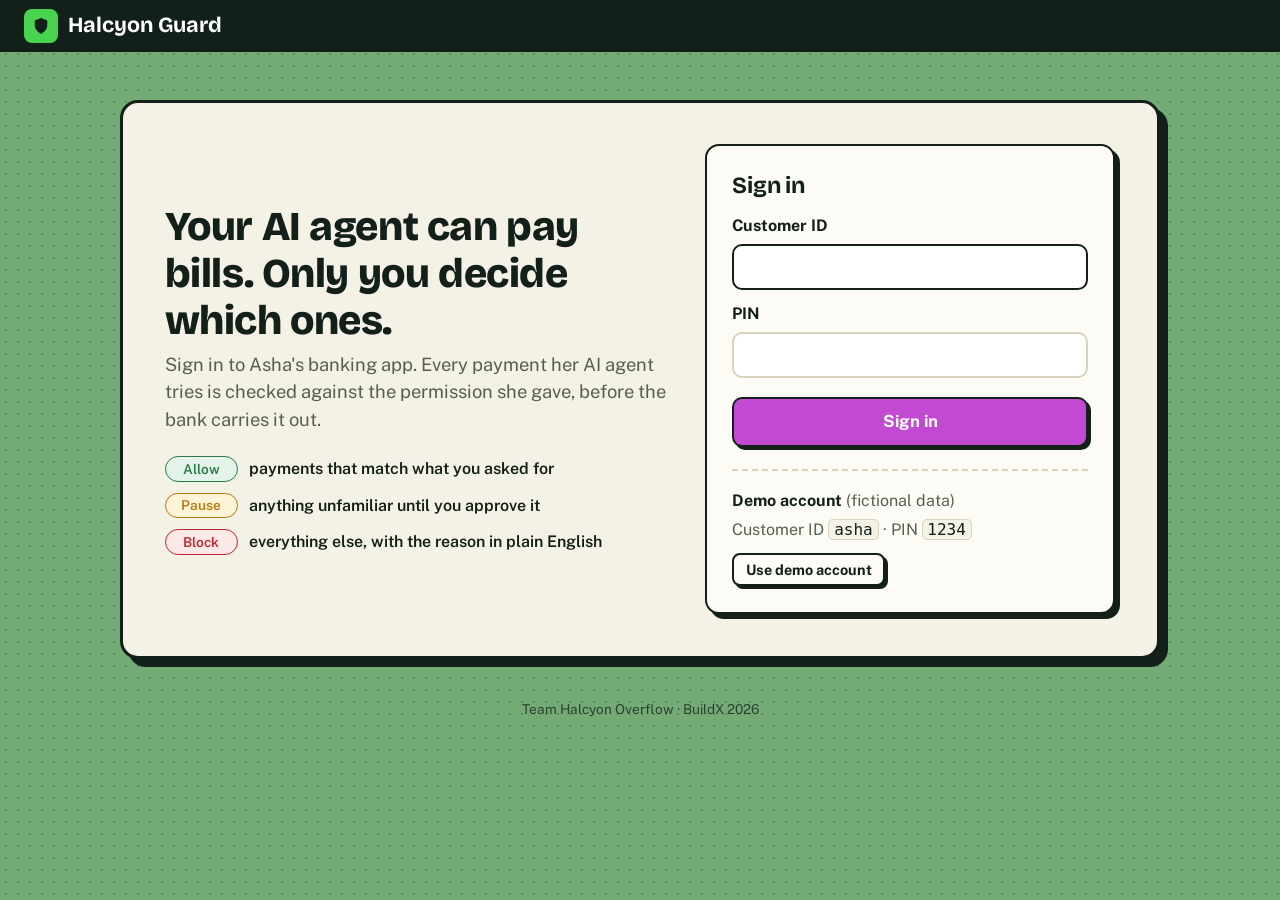
==== static/login.html @ 152d4c41 "feat: customer sign-in page - login.html: customer ID + PIN, one-click fictional demo account - dash" ====
<!doctype html>
<html lang="en">
<head>
  <meta charset="utf-8">
  <meta name="viewport" content="width=device-width, initial-scale=1">
  <title>Sign in · Halcyon Guard</title>
  <link rel="icon" href="data:image/svg+xml,%3Csvg xmlns='http://www.w3.org/2000/svg' viewBox='0 0 32 32'%3E%3Crect width='32' height='32' rx='7' fill='%234ad34f'/%3E%3Cpath d='M16 6l8 3v6c0 5-3.4 8.6-8 11-4.6-2.4-8-6-8-11V9z' fill='%2313201a'/%3E%3C/svg%3E">
  <link rel="preconnect" href="https://fonts.googleapis.com">
  <link rel="preconnect" href="https://fonts.gstatic.com" crossorigin>
  <link rel="stylesheet" href="https://fonts.googleapis.com/css2?family=Bricolage+Grotesque:opsz,wght@12..96,500..800&family=Public+Sans:wght@400..700&display=swap">
  <link rel="stylesheet" href="style.css?v=8">
</head>
<body class="login-body">
  <header class="nav">
    <div class="nav-inner">
      <span class="logo">
        <span class="mark" aria-hidden="true">
          <svg viewBox="0 0 24 24"><path d="M12 2.5l7.5 2.8v5.6c0 4.7-3.2 8.2-7.5 10.6-4.3-2.4-7.5-5.9-7.5-10.6V5.3z" fill="currentColor"/></svg>
        </span>
        Halcyon Guard
      </span>
    </div>
  </header>

  <main class="sheet login-sheet">
    <section class="login-intro">
      <h1>Your AI agent can pay bills. Only you decide which ones.</h1>
      <p class="lede">Sign in to Asha's banking app. Every payment her AI agent tries is checked against the permission she gave, before the bank carries it out.</p>
      <ul class="login-points">
        <li><span class="pill allow">Allow</span> payments that match what you asked for</li>
        <li><span class="pill pause">Pause</span> anything unfamiliar until you approve it</li>
        <li><span class="pill block">Block</span> everything else, with the reason in plain English</li>
      </ul>
    </section>

    <section class="card login-card" aria-labelledby="h-signin">
      <h2 id="h-signin">Sign in</h2>
      <form id="login-form" novalidate>
        <label for="customer-id">Customer ID</label>
        <input id="customer-id" name="customer_id" autocomplete="username" autocapitalize="none" spellcheck="false" required maxlength="64">
        <label for="pin">PIN</label>
        <input id="pin" name="pin" type="password" inputmode="numeric" autocomplete="current-password" required maxlength="20">
        <p id="login-error" class="login-error" role="alert" hidden></p>
        <button type="submit" id="signin" class="btn primary wide">Sign in</button>
      </form>

      <div class="demo-account">
        <p><b>Demo account</b> <span class="muted">(fictional data)</span></p>
        <p class="muted">Customer ID <code>asha</code> · PIN <code>1234</code></p>
        <button type="button" id="use-demo" class="btn small">Use demo account</button>
      </div>
    </section>
  </main>

  <p class="foot login-foot">Team Halcyon Overflow · BuildX 2026</p>

  <script src="login.js?v=1"></script>
</body>
</html>
---- static/style.css ----
/* Halcyon Guard: sage desk, cream sheets with an ink edge, magenta for actions,
   bright green only for the logo, amber for "this needs you" (a paused payment is amber too).
   Green / amber / red keep their meaning: ALLOW / PAUSE / BLOCK. */
:root {
  --desk: #73aa75;
  --desk-deep: #4f8452;
  --ink: #13201a;
  --paper: #f4f1e6;
  --card: #fcfbf6;
  --line: #d9d3bd;
  --muted: #56604f;
  --primary: #c24ad3;        /* main: buttons and selected things */
  --primary-hover: #a93bb9;
  --primary-deep: #8e2a9c;   /* magenta text and focus rings on cream */
  --primary-soft: #f6e4f9;
  --on-primary: #fff;
  --brand: #4ad34f;          /* the logo mark only */
  --accent: #b7790f;         /* "this needs you" */
  --accent-deep: #7a5008;
  --accent-soft: #fdf3d6;
  --allow: #2c7a4b;
  --allow-soft: #e4f3e9;
  --pause: #b7790f;
  --pause-soft: #fdf3d6;
  --block: #c0262d;
  --block-soft: #fde8e8;
  --display: "Bricolage Grotesque", "Arial Narrow", sans-serif;
  --sans: "Public Sans", "Segoe UI", Arial, sans-serif;
  --mono: ui-monospace, "Cascadia Mono", Consolas, monospace;
  --print: 5px 5px 0 0 var(--ink);
  --print-sm: 3px 3px 0 0 var(--ink);
}

* { box-sizing: border-box; }
html {
  background-color: var(--desk);
  background-image: radial-gradient(color-mix(in srgb, var(--desk-deep) 70%, transparent) 1px, transparent 1.3px);
  background-size: 12px 12px;
  color: var(--ink);
  font: 16px/1.5 var(--sans);
  scroll-behavior: smooth;
}
body { margin: 0; }
h1, h2, h3 { font-family: var(--display); letter-spacing: -0.01em; margin: 0; line-height: 1.15; }
h1 { font-size: clamp(2rem, 3.4vw, 2.75rem); font-weight: 800; }
h2 { font-size: 1.45rem; font-weight: 700; }
h3 { font-size: 1.05rem; font-weight: 700; margin: 1.4rem 0 .55rem; }
p { margin: 0; }
button, input, select, textarea { font: inherit; color: inherit; }
:focus-visible { outline: 3px solid var(--primary-deep); outline-offset: 2px; }
::selection { background: var(--primary-soft); }
.sr { position: absolute; width: 1px; height: 1px; overflow: hidden; clip: rect(0 0 0 0); white-space: nowrap; }
.muted { color: var(--muted); }
.hint { color: var(--muted); font-size: .92rem; }
.hint.warn { color: var(--block); }
.empty { color: var(--muted); font-size: .95rem; }

/* ---------- buttons: printed, they press when clicked ---------- */
.btn {
  background: var(--card); border: 2px solid var(--ink); border-radius: 10px; padding: .5rem 1rem;
  font-weight: 700; cursor: pointer; box-shadow: var(--print-sm); transition: transform .08s, box-shadow .08s;
  white-space: nowrap;
}
.btn:hover { background: #fff; }
.btn:active { transform: translate(3px, 3px); box-shadow: 0 0 0 0 var(--ink); }
.btn:disabled { opacity: .45; cursor: not-allowed; transform: none; box-shadow: var(--print-sm); }
.btn.primary { background: var(--primary); color: var(--on-primary); }
.btn.primary:hover { background: var(--primary-hover); }
.btn.danger { background: var(--block); color: #fff; }
.btn.danger:hover { background: #9e1d23; }
.btn.ghost { background: transparent; box-shadow: none; border-color: transparent; text-decoration: underline; text-underline-offset: 3px; }
.btn.ghost:active { transform: none; }
.btn.small { padding: .25rem .7rem; font-size: .9rem; border-radius: 8px; }
.btn.wide { width: 100%; margin-top: .7rem; }

.pill {
  display: inline-flex; align-items: center; gap: .35rem; border: 1.5px solid var(--line); background: var(--card);
  border-radius: 999px; padding: .1rem .65rem; font-size: .85rem; font-weight: 600; white-space: nowrap;
}
.pill:empty { display: none; }
.pill.allow, .pill.pass { color: var(--allow); border-color: var(--allow); background: var(--allow-soft); }
.pill.pause, .pill.warn { color: var(--pause); border-color: var(--pause); background: var(--pause-soft); }
.pill.block, .pill.fail { color: var(--block); border-color: var(--block); background: var(--block-soft); }
.pill.skip { color: var(--muted); }
.pill.ok { color: var(--allow); border-color: var(--allow); background: var(--allow-soft); }
.pill.bad { color: var(--block); border-color: var(--block); background: var(--block-soft); }

/* ---------- top bar ---------- */
.nav { background: var(--ink); color: #fff; position: sticky; top: 0; z-index: 10; }
.nav-inner { max-width: 1480px; margin: 0 auto; padding: .55rem 1.5rem; display: flex; align-items: center; gap: 1.5rem; flex-wrap: wrap; }
.logo { display: flex; align-items: center; gap: .6rem; color: #fff; text-decoration: none; font: 700 1.35rem/1 var(--display); }
.mark { width: 34px; height: 34px; border-radius: 8px; background: var(--brand); color: var(--ink); display: grid; place-items: center; }
.mark svg { width: 20px; height: 20px; }
.nav-links { display: flex; gap: .3rem; }
.nav-links a { color: #e7ece8; text-decoration: none; padding: .4rem .8rem; border-radius: 8px; font-weight: 600; }
.nav-links a:hover { background: #24342c; }
.nav-links a.on { background: var(--paper); color: var(--ink); }
.nav-right { margin-left: auto; display: flex; align-items: center; gap: .8rem; flex-wrap: wrap; }
.model { display: flex; align-items: center; gap: .45rem; border: 1.5px solid #3c4b43; border-radius: 8px; padding: .1rem .2rem .1rem .6rem; }
.model select { background: transparent; border: 0; color: #fff; font-weight: 600; padding: .35rem .3rem; cursor: pointer; }
.model select option { color: var(--ink); }
.dot { width: 9px; height: 9px; border-radius: 50%; background: #8a958f; }
.dot.on { background: #5fd38d; }
.dot.off { background: var(--accent); }
.nav-btn { background: transparent; color: #fff; border: 1.5px solid #3c4b43; border-radius: 8px; padding: .4rem .8rem; font-weight: 600; cursor: pointer; }
.nav-btn:hover { background: #24342c; }
.who { display: flex; align-items: center; gap: .5rem; font-weight: 600; }
.avatar { width: 30px; height: 30px; border-radius: 50%; background: var(--primary); display: grid; place-items: center; font-weight: 700; }

/* ---------- the sheet ---------- */
.sheet {
  max-width: 1440px; margin: 1.6rem auto 2.5rem; background: var(--paper); border: 3px solid var(--ink);
  border-radius: 18px; box-shadow: 8px 8px 0 0 var(--ink); padding: 2.2rem 2.4rem 1.6rem;
}
.page-head { display: flex; justify-content: space-between; align-items: flex-end; gap: 1rem; margin-bottom: 1.4rem; }
.lede { color: var(--muted); font-size: 1.15rem; margin-top: .4rem; max-width: 60ch; }
.public-note {
  margin-top: .8rem; display: inline-block; background: var(--accent-soft); border: 1.5px solid var(--accent);
  color: var(--accent-deep); border-radius: 10px; padding: .45rem .8rem; font-size: .95rem; max-width: 70ch;
}
.public-note[hidden] { display: none; }

.card { background: var(--card); border: 2px solid var(--line); border-radius: 14px; padding: 1.3rem 1.4rem; }
.card.tight { padding: 1rem; }
.card-head { display: flex; justify-content: space-between; align-items: center; gap: 1rem; flex-wrap: wrap; margin-bottom: 1rem; }

/* summary bar */
.summary {
  display: flex; align-items: center; gap: 1.2rem; background: var(--card); border: 2px solid var(--line);
  border-left: 8px solid var(--line); border-radius: 14px; padding: 1rem 1.3rem; margin-bottom: 1.4rem; flex-wrap: wrap;
}
.summary.attn { border-left-color: var(--accent); }
.summary.good { border-left-color: var(--allow); }
.summary.bad { border-left-color: var(--block); }
.summary > p { flex: 1 1 18rem; font-weight: 600; font-size: 1.05rem; }
.ring {
  --p: 0; --c: var(--line);
  width: 58px; height: 58px; border-radius: 50%; display: grid; place-items: center; flex: none;
  background: radial-gradient(var(--card) 60%, transparent 61%), conic-gradient(var(--c) calc(var(--p) * 1%), var(--line) 0);
  font: 800 1.25rem/1 var(--display);
}
.stats { display: flex; gap: 1.6rem; margin: 0; }
.stats div { display: grid; }
.stats dt { font-size: .85rem; color: var(--muted); }
.stats dd { margin: 0; font: 800 1.5rem/1.2 var(--display); }
.s-allow dd { color: var(--allow); }
.s-pause dd { color: var(--pause); }
.s-block dd { color: var(--block); }

.layout { display: grid; grid-template-columns: minmax(0, 1fr) 400px; gap: 1.4rem; align-items: start; }
.main-col { display: grid; gap: 1.4rem; min-width: 0; }

/* ---------- gateway ---------- */
.request { font-size: 1.1rem; margin-bottom: 1rem; min-height: 2.2rem; }
.request strong { font: 800 1.9rem/1.1 var(--display); margin-right: .35rem; }
.gates { list-style: none; margin: 0; padding: 0; display: grid; grid-template-columns: repeat(3, 1fr); gap: .9rem; }
.gates li { background: var(--paper); border: 2px solid var(--line); border-radius: 12px; padding: .85rem .95rem; transition: border-color .25s, background-color .25s, transform .25s, box-shadow .25s; }
.gate-head { display: flex; align-items: center; gap: .5rem; flex-wrap: wrap; margin-bottom: .4rem; }
.gate-head b { font-family: var(--display); font-size: 1.05rem; }
.gate-head .pill { margin-left: auto; }
.num { width: 1.6rem; height: 1.6rem; border-radius: 50%; display: grid; place-items: center; background: var(--ink); color: #fff; font-weight: 700; font-size: .85rem; flex: none; }
.gates li p { color: var(--muted); font-size: .93rem; }
.gates li.pass, .gates li.warn, .gates li.fail { box-shadow: var(--print-sm); transform: translate(-2px, -2px); }
.gates li.pass { border-color: var(--allow); background: var(--allow-soft); }
.gates li.warn { border-color: var(--pause); background: var(--pause-soft); }
.gates li.fail { border-color: var(--block); background: var(--block-soft); }
.gates li.pass .num { background: var(--allow); }
.gates li.warn .num { background: var(--pause); }
.gates li.fail .num { background: var(--block); }
.gates li.pass p, .gates li.warn p, .gates li.fail p { color: var(--ink); }
.gates li.skip { opacity: .55; }

.verdict { margin-top: 1.2rem; display: flex; gap: 1.2rem; align-items: center; flex-wrap: wrap; min-height: 4.4rem; }
.verdict:empty { min-height: 0; margin: 0; }
.stamp {
  font: 800 2rem/1 var(--display); letter-spacing: .02em; padding: .45rem 1.1rem; border: 3px solid currentColor;
  border-radius: 10px; transform: rotate(-4deg); box-shadow: 4px 4px 0 0 currentColor; background: var(--card); flex: none;
}
.stamp.ALLOW { color: var(--allow); }
.stamp.PAUSE { color: var(--pause); }
.stamp.BLOCK { color: var(--block); }
.stamp.in { animation: stamp .5s cubic-bezier(.2, .8, .2, 1) both; }
@keyframes stamp { from { opacity: 0; transform: translate(-8px, -14px) rotate(-12deg) scale(1.25); box-shadow: 12px 12px 0 0 currentColor; } }
.verdict-text { flex: 1 1 20rem; }
.verdict-text p { font-size: 1.05rem; font-weight: 600; }
.verdict-text .hint { font-weight: 400; margin-top: .3rem; }
.verdict-text .btn { margin-top: .6rem; }

/* ---------- agent ---------- */
.seg { display: inline-flex; border: 2px solid var(--line); border-radius: 12px; padding: 3px; background: var(--card); gap: 2px; }
.seg button { border: 0; background: transparent; padding: .35rem .85rem; border-radius: 8px; font-weight: 600; cursor: pointer; }
.seg button[aria-selected="true"] { background: var(--ink); color: #fff; }
.row-form { display: flex; gap: .7rem; }
.row-form input { flex: 1; min-width: 0; }
input, textarea, select.field {
  border: 2px solid var(--line); border-radius: 10px; padding: .55rem .7rem; background: #fff; width: 100%;
}
input:focus, textarea:focus { border-color: var(--ink); outline: none; }
#provider-hint { margin-top: .5rem; }
.bill { margin-top: 1rem; border: 2px dashed var(--line); border-radius: 12px; padding: .9rem 1rem; }
.bill-head { display: flex; justify-content: space-between; align-items: center; gap: .6rem; flex-wrap: wrap; }
.bill-head h3 { margin: 0; }
.toggle { display: inline-flex; align-items: center; gap: .45rem; font-weight: 600; cursor: pointer; font-size: .95rem; }
.toggle input { width: 1.1rem; height: 1.1rem; accent-color: var(--accent); }
.bill pre { white-space: pre-wrap; margin: .7rem 0 0; font: .95rem/1.6 var(--sans); max-height: 13rem; overflow: auto; }
.bill mark { background: var(--block-soft); box-shadow: inset 0 -2px 0 var(--block); color: var(--block); font-weight: 700; padding: 0 .15rem; }
.paid { display: inline-block; margin-top: .4rem; }

.tiles { display: grid; grid-template-columns: repeat(3, 1fr); gap: .8rem; margin-top: .8rem; }
.tile {
  text-align: left; background: var(--card); border: 2px solid var(--ink); border-radius: 12px; padding: .8rem .9rem;
  cursor: pointer; box-shadow: var(--print-sm); display: grid; gap: .45rem; transition: transform .08s, box-shadow .08s;
}
.tile:hover { background: #fff; }
.tile:active { transform: translate(3px, 3px); box-shadow: none; }
.tile:disabled { opacity: .5; cursor: not-allowed; }
.tile-top { display: flex; justify-content: space-between; align-items: center; }
.tile .letter { font: 800 1.6rem/1 var(--display); color: var(--primary-deep); }
.tile span.t { font-weight: 600; line-height: 1.35; }

.feed-title { margin-top: 1.4rem; }
.feed { list-style: none; margin: 0; padding: 0; display: grid; gap: .45rem; max-height: 22rem; overflow: auto; }
.feed li { background: var(--paper); border: 1.5px solid var(--line); border-radius: 10px; padding: .5rem .75rem; font-size: .95rem; display: flex; gap: .6rem; align-items: baseline; }
.feed li.empty { background: transparent; border: 0; padding: 0; }
.feed .k { font-size: .78rem; font-weight: 700; border-radius: 6px; padding: .05rem .45rem; background: var(--line); flex: none; }
.feed .body { min-width: 0; overflow-wrap: anywhere; }
.feed .error { border-color: var(--block); background: var(--block-soft); }
.feed .say { background: var(--primary-soft); border-color: var(--primary-deep); }
.feed .setup, .feed .customer { color: var(--muted); }
.feed .d-ALLOW .k { background: var(--allow); color: #fff; }
.feed .d-PAUSE .k { background: var(--pause); color: #fff; }
.feed .d-BLOCK .k { background: var(--block); color: #fff; }
.feed details { margin-top: .25rem; font-size: .88rem; color: var(--muted); }
.feed pre { white-space: pre-wrap; margin: .25rem 0 0; font: inherit; }

/* ---------- customer side panel ---------- */
.side { border: 2px dashed var(--line); border-radius: 16px; padding: 1.2rem; background: color-mix(in srgb, var(--paper) 70%, var(--line)); position: sticky; top: 76px; max-height: calc(100vh - 96px); overflow: auto; }
.side-head { margin-bottom: 1rem; }
.side-head .hint { display: block; margin-top: .2rem; }
.side form label { display: block; margin-bottom: .45rem; }
.side form .btn { margin-top: .7rem; }
.question { margin-top: .7rem; color: var(--accent-deep); font-weight: 600; background: var(--accent-soft); border-radius: 8px; padding: .5rem .7rem; }
.drafted { margin-top: .7rem; }
.stack { display: grid; gap: .6rem; }
.item { background: var(--card); border: 2px solid var(--line); border-radius: 12px; padding: .75rem .85rem; }
.item .top { display: flex; justify-content: space-between; align-items: center; gap: .5rem; }
.item .title { font-weight: 700; }
.item .meta { color: var(--muted); font-size: .88rem; margin-top: .25rem; }
.item .actions { display: flex; gap: .5rem; margin-top: .6rem; flex-wrap: wrap; }
.item.off { opacity: .6; }
.item.needs { border-color: var(--ink); box-shadow: var(--print-sm); border-left: 6px solid var(--accent); }
.item.blocked { border-left: 6px solid var(--block); }
.txns { list-style: none; margin: 0; padding: 0; }
.txns li { display: flex; justify-content: space-between; gap: .5rem; padding: .45rem 0; border-bottom: 1.5px dashed var(--line); font-size: .95rem; }
.txns strong { font-family: var(--display); }

/* ---------- audit ---------- */
.audit { margin-top: 1.4rem; }
.audit .card-head > div:first-child { flex: 1 1 26rem; }
.audit .hint { margin-top: .25rem; max-width: 75ch; }
.audit-actions { display: flex; gap: .6rem; align-items: center; flex-wrap: wrap; }
.chainlist { list-style: none; margin: 0; padding: .2rem .2rem .8rem; display: flex; gap: .8rem; overflow-x: auto; }
.chainlist li { flex: 0 0 13.5rem; position: relative; }
.chainlist li + li::before { content: ""; position: absolute; left: -.8rem; top: 50%; width: .8rem; border-top: 2px solid var(--ink); }
.chainlist button {
  width: 100%; height: 100%; text-align: left; background: var(--paper); border: 2px solid var(--ink); border-radius: 10px;
  padding: .6rem .7rem; display: grid; gap: .2rem; cursor: pointer; font-size: .9rem; box-shadow: var(--print-sm);
}
.chainlist button:hover { background: #fff; }
.chainlist .seq { font: 800 1.05rem/1 var(--display); }
.chainlist .hash { font-family: var(--mono); color: var(--muted); font-size: .72rem; }
.chainlist .ALLOW { color: var(--allow); font-weight: 700; }
.chainlist .PAUSE { color: var(--pause); font-weight: 700; }
.chainlist .BLOCK { color: var(--block); font-weight: 700; }
.chainlist li.broken button { border-color: var(--block); background: var(--block-soft); box-shadow: 3px 3px 0 0 var(--block); }
.chainlist li.broken + li::before { border-top-style: dashed; border-color: var(--block); }

.foot { text-align: center; color: var(--muted); font-size: .85rem; margin-top: 1.6rem; }

.toast {
  position: fixed; bottom: 1.2rem; left: 50%; transform: translateX(-50%) translateY(8px); background: var(--ink); color: #fff;
  padding: .7rem 1.1rem; border-radius: 10px; opacity: 0; pointer-events: none; transition: opacity .2s, transform .2s;
  max-width: min(90vw, 40rem); font-weight: 600; box-shadow: 4px 4px 0 0 var(--primary);
}
.toast.show { opacity: 1; transform: translateX(-50%); }

/* ---------- smaller screens ---------- */
@media (max-width: 1150px) {
  .layout { grid-template-columns: 1fr; }
  .side { position: static; max-height: none; }
  .gates { grid-template-columns: 1fr; }
}
@media (max-width: 760px) {
  .nav-inner { padding: .55rem 1rem; gap: .7rem; }
  .nav-links { display: none; }
  .sheet { margin: .8rem; padding: 1.2rem 1rem; border-radius: 14px; box-shadow: 5px 5px 0 0 var(--ink); }
  .tiles { grid-template-columns: 1fr; }
  .row-form { flex-direction: column; }
  .stats { gap: 1rem; flex-wrap: wrap; }
}
@media (prefers-reduced-motion: reduce) {
  *, *::before, *::after { animation: none !important; transition: none !important; }
  html { scroll-behavior: auto; }
}

/* ---------- sign-in page ---------- */
.login-sheet {
  max-width: 1040px; display: grid; grid-template-columns: 1.1fr .9fr; gap: 2.4rem; align-items: center;
  margin-top: 3rem; padding: 2.6rem;
}
.login-intro h1 { font-size: clamp(1.9rem, 3.2vw, 2.6rem); }
.login-points { list-style: none; padding: 0; margin: 1.4rem 0 0; display: grid; gap: .7rem; }
.login-points li { display: flex; align-items: center; gap: .7rem; font-weight: 600; }
.login-points .pill { min-width: 4.6rem; justify-content: center; }
.login-card { border: 2px solid var(--ink); box-shadow: var(--print); padding: 1.6rem; }
.login-card h2 { margin-bottom: 1rem; }
.login-card label { display: block; font-weight: 700; margin: .8rem 0 .35rem; }
.login-card form .btn { margin-top: 1.2rem; padding: .65rem 1rem; font-size: 1.05rem; }
.login-error {
  margin-top: .9rem; color: var(--block); background: var(--block-soft); border: 1.5px solid var(--block);
  border-radius: 8px; padding: .5rem .7rem; font-weight: 600;
}
.login-error[hidden] { display: none; }
.demo-account { margin-top: 1.4rem; padding-top: 1.1rem; border-top: 2px dashed var(--line); display: grid; gap: .3rem; }
.demo-account .btn { justify-self: start; margin-top: .4rem; }
.demo-account code { font-family: var(--mono); background: var(--paper); border: 1px solid var(--line); border-radius: 5px; padding: 0 .3rem; color: var(--ink); }
.login-foot { color: var(--ink); opacity: .75; }
.signout { background: transparent; border: 0; color: #cfe3d5; text-decoration: underline; text-underline-offset: 3px; cursor: pointer; font-weight: 600; padding: .2rem; }
.signout:hover { color: #fff; }
@media (max-width: 820px) {
  .login-sheet { grid-template-columns: 1fr; margin: 1rem .8rem; padding: 1.4rem 1.1rem; gap: 1.4rem; }
}
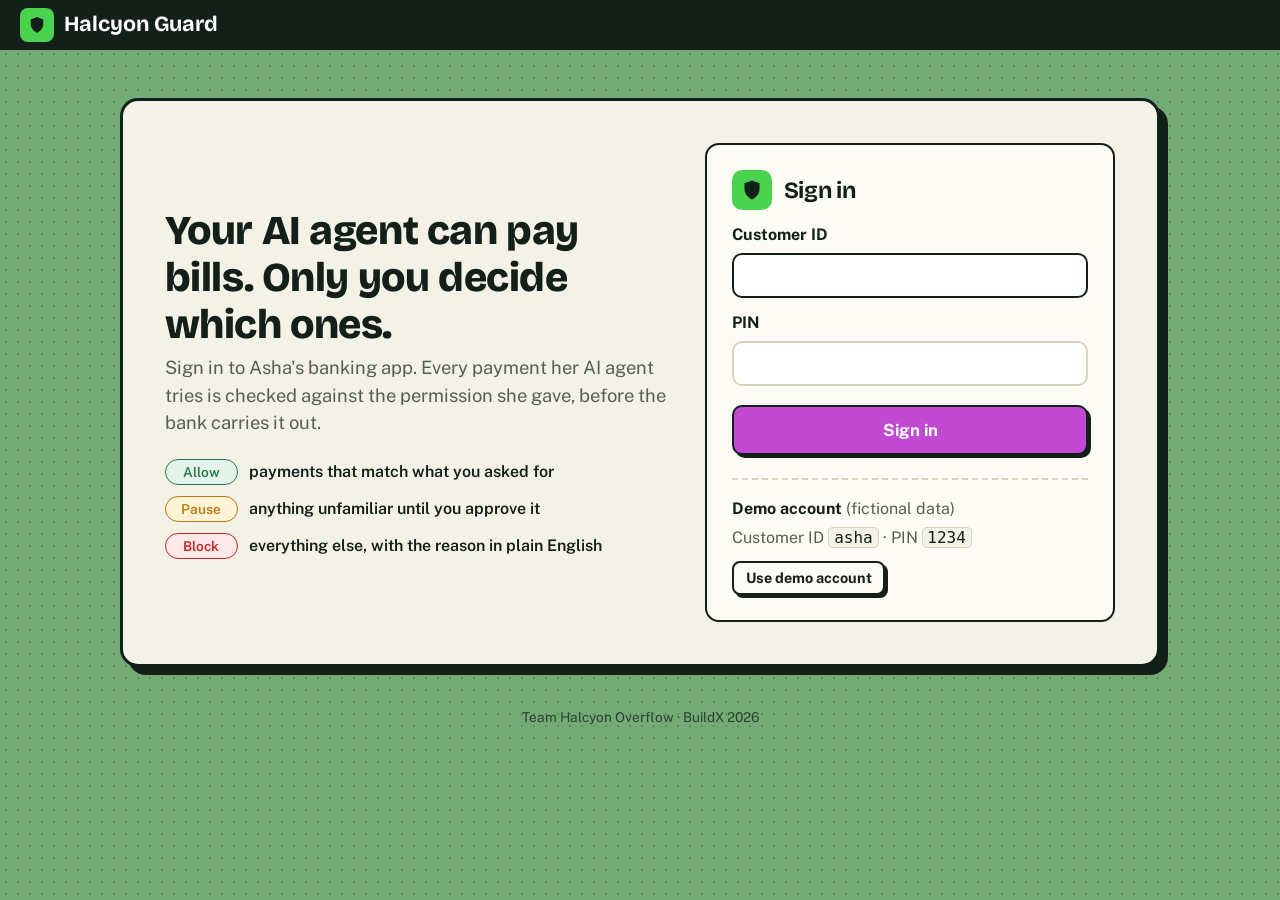
==== commit b0122905: "feat: three-screen layout, phone panel, sign-in/out animations, hands-on tutorial - Screens: Live de" ====
--- a/static/login.html
+++ b/static/login.html
@@ -1,59 +1,65 @@
-<!doctype html>
-<html lang="en">
-<head>
-  <meta charset="utf-8">
-  <meta name="viewport" content="width=device-width, initial-scale=1">
-  <title>Sign in · Halcyon Guard</title>
-  <link rel="icon" href="data:image/svg+xml,%3Csvg xmlns='http://www.w3.org/2000/svg' viewBox='0 0 32 32'%3E%3Crect width='32' height='32' rx='7' fill='%234ad34f'/%3E%3Cpath d='M16 6l8 3v6c0 5-3.4 8.6-8 11-4.6-2.4-8-6-8-11V9z' fill='%2313201a'/%3E%3C/svg%3E">
-  <link rel="preconnect" href="https://fonts.googleapis.com">
-  <link rel="preconnect" href="https://fonts.gstatic.com" crossorigin>
-  <link rel="stylesheet" href="https://fonts.googleapis.com/css2?family=Bricolage+Grotesque:opsz,wght@12..96,500..800&family=Public+Sans:wght@400..700&display=swap">
-  <link rel="stylesheet" href="style.css?v=8">
-</head>
-<body class="login-body">
-  <header class="nav">
-    <div class="nav-inner">
-      <span class="logo">
-        <span class="mark" aria-hidden="true">
-          <svg viewBox="0 0 24 24"><path d="M12 2.5l7.5 2.8v5.6c0 4.7-3.2 8.2-7.5 10.6-4.3-2.4-7.5-5.9-7.5-10.6V5.3z" fill="currentColor"/></svg>
-        </span>
-        Halcyon Guard
-      </span>
-    </div>
-  </header>
-
-  <main class="sheet login-sheet">
-    <section class="login-intro">
-      <h1>Your AI agent can pay bills. Only you decide which ones.</h1>
-      <p class="lede">Sign in to Asha's banking app. Every payment her AI agent tries is checked against the permission she gave, before the bank carries it out.</p>
-      <ul class="login-points">
-        <li><span class="pill allow">Allow</span> payments that match what you asked for</li>
-        <li><span class="pill pause">Pause</span> anything unfamiliar until you approve it</li>
-        <li><span class="pill block">Block</span> everything else, with the reason in plain English</li>
-      </ul>
-    </section>
-
-    <section class="card login-card" aria-labelledby="h-signin">
-      <h2 id="h-signin">Sign in</h2>
-      <form id="login-form" novalidate>
-        <label for="customer-id">Customer ID</label>
-        <input id="customer-id" name="customer_id" autocomplete="username" autocapitalize="none" spellcheck="false" required maxlength="64">
-        <label for="pin">PIN</label>
-        <input id="pin" name="pin" type="password" inputmode="numeric" autocomplete="current-password" required maxlength="20">
-        <p id="login-error" class="login-error" role="alert" hidden></p>
-        <button type="submit" id="signin" class="btn primary wide">Sign in</button>
-      </form>
-
-      <div class="demo-account">
-        <p><b>Demo account</b> <span class="muted">(fictional data)</span></p>
-        <p class="muted">Customer ID <code>asha</code> · PIN <code>1234</code></p>
-        <button type="button" id="use-demo" class="btn small">Use demo account</button>
-      </div>
-    </section>
-  </main>
-
-  <p class="foot login-foot">Team Halcyon Overflow · BuildX 2026</p>
-
-  <script src="login.js?v=1"></script>
-</body>
-</html>
+<!doctype html>
+<html lang="en">
+<head>
+  <meta charset="utf-8">
+  <meta name="viewport" content="width=device-width, initial-scale=1">
+  <title>Sign in · Halcyon Guard</title>
+  <link rel="icon" href="data:image/svg+xml,%3Csvg xmlns='http://www.w3.org/2000/svg' viewBox='0 0 32 32'%3E%3Crect width='32' height='32' rx='7' fill='%234ad34f'/%3E%3Cpath d='M16 6l8 3v6c0 5-3.4 8.6-8 11-4.6-2.4-8-6-8-11V9z' fill='%2313201a'/%3E%3C/svg%3E">
+  <link rel="preconnect" href="https://fonts.googleapis.com">
+  <link rel="preconnect" href="https://fonts.gstatic.com" crossorigin>
+  <link rel="stylesheet" href="https://fonts.googleapis.com/css2?family=Bricolage+Grotesque:opsz,wght@12..96,500..800&family=Public+Sans:wght@400..700&display=swap">
+  <link rel="stylesheet" href="style.css?v=13">
+</head>
+<body class="login-body arriving">
+  <header class="nav">
+    <div class="nav-inner">
+      <span class="logo">
+        <span class="mark" aria-hidden="true">
+          <svg viewBox="0 0 24 24"><path d="M12 2.5l7.5 2.8v5.6c0 4.7-3.2 8.2-7.5 10.6-4.3-2.4-7.5-5.9-7.5-10.6V5.3z" fill="currentColor"/></svg>
+        </span>
+        Halcyon Guard
+      </span>
+    </div>
+  </header>
+
+  <main class="sheet login-sheet">
+    <section class="login-intro rise" style="--d:1">
+      <h1>Your AI agent can pay bills. Only you decide which ones.</h1>
+      <p class="lede">Sign in to Asha's banking app. Every payment her AI agent tries is checked against the permission she gave, before the bank carries it out.</p>
+      <ul class="login-points">
+        <li><span class="pill allow">Allow</span> payments that match what you asked for</li>
+        <li><span class="pill pause">Pause</span> anything unfamiliar until you approve it</li>
+        <li><span class="pill block">Block</span> everything else, with the reason in plain English</li>
+      </ul>
+    </section>
+
+    <section class="card login-card rise" style="--d:2" aria-labelledby="h-signin">
+      <p class="signed-out" id="signed-out" role="status" hidden>You've signed out. Your session has ended.</p>
+      <div class="login-head">
+        <span class="mark lock" id="lock" aria-hidden="true">
+          <svg viewBox="0 0 24 24"><path class="shield" d="M12 2.5l7.5 2.8v5.6c0 4.7-3.2 8.2-7.5 10.6-4.3-2.4-7.5-5.9-7.5-10.6V5.3z" fill="currentColor"/><path class="tick" d="M8.2 12.3l2.6 2.6 5-5.4" fill="none" stroke="#fff" stroke-width="2.4" stroke-linecap="round" stroke-linejoin="round"/></svg>
+        </span>
+        <h2 id="h-signin">Sign in</h2>
+      </div>
+      <form id="login-form" novalidate>
+        <label for="customer-id">Customer ID</label>
+        <input id="customer-id" name="customer_id" autocomplete="username" autocapitalize="none" spellcheck="false" required maxlength="64">
+        <label for="pin">PIN</label>
+        <input id="pin" name="pin" type="password" inputmode="numeric" autocomplete="current-password" required maxlength="20">
+        <p id="login-error" class="login-error" role="alert" hidden></p>
+        <button type="submit" id="signin" class="btn primary wide">Sign in</button>
+      </form>
+
+      <div class="demo-account">
+        <p><b>Demo account</b> <span class="muted">(fictional data)</span></p>
+        <p class="muted">Customer ID <code>asha</code> · PIN <code>1234</code></p>
+        <button type="button" id="use-demo" class="btn small">Use demo account</button>
+      </div>
+    </section>
+  </main>
+
+  <p class="foot login-foot">Team Halcyon Overflow · BuildX 2026</p>
+
+  <script src="login.js?v=2"></script>
+</body>
+</html>
--- a/static/style.css
+++ b/static/style.css
@@ -302,31 +302,264 @@
   *, *::before, *::after { animation: none !important; transition: none !important; }
   html { scroll-behavior: auto; }
 }
-
-/* ---------- sign-in page ---------- */
-.login-sheet {
-  max-width: 1040px; display: grid; grid-template-columns: 1.1fr .9fr; gap: 2.4rem; align-items: center;
-  margin-top: 3rem; padding: 2.6rem;
+
+/* ---------- sign-in page ---------- */
+.login-sheet {
+  max-width: 1040px; display: grid; grid-template-columns: 1.1fr .9fr; gap: 2.4rem; align-items: center;
+  margin-top: 3rem; padding: 2.6rem;
+}
+.login-intro h1 { font-size: clamp(1.9rem, 3.2vw, 2.6rem); }
+.login-points { list-style: none; padding: 0; margin: 1.4rem 0 0; display: grid; gap: .7rem; }
+.login-points li { display: flex; align-items: center; gap: .7rem; font-weight: 600; }
+.login-points .pill { min-width: 4.6rem; justify-content: center; }
+.login-card { border: 2px solid var(--ink); box-shadow: var(--print); padding: 1.6rem; }
+.login-card h2 { margin-bottom: 1rem; }
+.login-card label { display: block; font-weight: 700; margin: .8rem 0 .35rem; }
+.login-card form .btn { margin-top: 1.2rem; padding: .65rem 1rem; font-size: 1.05rem; }
+.login-error {
+  margin-top: .9rem; color: var(--block); background: var(--block-soft); border: 1.5px solid var(--block);
+  border-radius: 8px; padding: .5rem .7rem; font-weight: 600;
+}
+.login-error[hidden] { display: none; }
+.demo-account { margin-top: 1.4rem; padding-top: 1.1rem; border-top: 2px dashed var(--line); display: grid; gap: .3rem; }
+.demo-account .btn { justify-self: start; margin-top: .4rem; }
+.demo-account code { font-family: var(--mono); background: var(--paper); border: 1px solid var(--line); border-radius: 5px; padding: 0 .3rem; color: var(--ink); }
+.login-foot { color: var(--ink); opacity: .75; }
+.signout { background: transparent; border: 0; color: #cfe3d5; text-decoration: underline; text-underline-offset: 3px; cursor: pointer; font-weight: 600; padding: .2rem; }
+.signout:hover { color: #fff; }
+@media (max-width: 820px) {
+  .login-sheet { grid-template-columns: 1fr; margin: 1rem .8rem; padding: 1.4rem 1.1rem; gap: 1.4rem; }
+}
+
+/* ---------- motion: each animation marks something actually happening ---------- */
+@property --p { syntax: "<number>"; inherits: false; initial-value: 0; }
+.ring { transition: --p .8s cubic-bezier(.2, .8, .2, 1); }
+
+/* the request travelling agent -> guard -> bank (or stopping at the guard) */
+.flow { display: grid; grid-template-columns: auto 1fr auto 1fr auto; align-items: center; gap: .5rem; margin: 0 0 1rem; position: relative; }
+.flow .node { border: 2px solid var(--line); background: var(--paper); border-radius: 999px; padding: .25rem .8rem; font-weight: 700; font-size: .88rem; white-space: nowrap; transition: border-color .3s, background-color .3s, color .3s; }
+.flow .n-customer { position: absolute; right: 0; top: calc(100% + .35rem); opacity: 0; transform: translateY(-4px); transition: opacity .3s, transform .3s; border-color: var(--accent); background: var(--accent-soft); color: var(--accent-deep); }
+.flow .track { height: 3px; background: repeating-linear-gradient(90deg, var(--line) 0 8px, transparent 8px 14px); position: relative; border-radius: 2px; }
+.flow .dot { position: absolute; left: 0; top: 50%; width: 14px; height: 14px; margin-top: -7px; border-radius: 50%; background: var(--primary); border: 2px solid var(--ink); opacity: 0; }
+.flow.to-guard .t1 .dot, .flow.to-bank .t1 .dot, .flow.to-customer .t1 .dot, .flow.stopped .t1 .dot { animation: travel .55s cubic-bezier(.5, 0, .3, 1) forwards; }
+.flow.to-bank .t2 .dot { animation: travel .55s cubic-bezier(.5, 0, .3, 1) forwards; background: var(--allow); }
+.flow.to-guard .n-guard, .flow.to-bank .n-guard, .flow.to-customer .n-guard, .flow.stopped .n-guard { border-color: var(--ink); background: var(--card); }
+.flow.to-bank .n-bank { border-color: var(--allow); background: var(--allow-soft); color: var(--allow); animation: pop .4s .5s both; }
+.flow.stopped .n-guard { border-color: var(--block); background: var(--block-soft); color: var(--block); animation: shake .45s both; }
+.flow.stopped .t1 .dot { background: var(--block); }
+.flow.to-customer .n-guard { border-color: var(--pause); background: var(--pause-soft); color: var(--pause); }
+.flow.to-customer .n-customer { opacity: 1; transform: none; }
+@keyframes travel { 0% { left: 0; opacity: 1; } 100% { left: calc(100% - 14px); opacity: 1; } }
+@keyframes shake { 0%, 100% { transform: translateX(0); } 20% { transform: translateX(-6px); } 40% { transform: translateX(6px); } 60% { transform: translateX(-4px); } 80% { transform: translateX(3px); } }
+@keyframes pop { 0% { transform: scale(1); } 50% { transform: scale(1.12); } 100% { transform: scale(1); } }
+
+/* a scan line runs over each check while it is being evaluated */
+.gates li { position: relative; overflow: hidden; }
+.gates li.checking { border-color: var(--primary); background: var(--primary-soft); }
+.gates li.checking::after {
+  content: ""; position: absolute; inset: 0 auto 0 0; width: 40%;
+  background: linear-gradient(90deg, transparent, color-mix(in srgb, var(--primary) 30%, transparent), transparent);
+  animation: scan .42s linear infinite;
+}
+@keyframes scan { from { transform: translateX(-100%); } to { transform: translateX(260%); } }
+.gates li.pass, .gates li.warn, .gates li.fail { animation: settle .3s cubic-bezier(.2, .8, .2, 1); }
+@keyframes settle { from { transform: translate(0, 0); box-shadow: none; } }
+
+/* new feed lines and audit entries slide in */
+.feed li:not(.empty) { animation: slidein .3s cubic-bezier(.2, .8, .2, 1); }
+@keyframes slidein { from { opacity: 0; transform: translateY(6px); } }
+.chainlist li.fresh button { animation: chainin .45s cubic-bezier(.2, .8, .2, 1) both; }
+@keyframes chainin { from { opacity: 0; transform: translateX(-14px); box-shadow: 6px 6px 0 0 var(--ink); } }
+/* tamper: the broken part of the chain cracks entry by entry */
+.chainlist li.broken button { animation: crack .5s both; animation-delay: calc(var(--i, 0) * 90ms); }
+@keyframes crack { 0% { transform: none; } 30% { transform: translateY(-4px) rotate(-1.5deg); background: #fff; } 100% { transform: none; } }
+
+/* the balance counts to its new value */
+#balance { transition: color .3s; }
+#balance.down { color: var(--block); }
+#balance.up { color: var(--allow); }
+
+/* the agent's refused self-approval */
+.feed .refused { border-color: var(--block); background: var(--block-soft); }
+.feed .refused .k { background: var(--block); color: #fff; }
+.refused-note { margin-top: .6rem; color: var(--block); font-weight: 600; border-left: 4px solid var(--block); padding-left: .6rem; animation: slidein .3s both; }
+
+/* scenario groups and the hands-free tour */
+.script-head { display: flex; justify-content: space-between; align-items: center; gap: 1rem; flex-wrap: wrap; }
+.tour-status { min-height: 1.4em; margin-top: .3rem; font-weight: 600; color: var(--primary-deep); }
+.group-title { margin: .9rem 0 .5rem; font-size: 1rem; color: var(--muted); }
+#scenarios .tiles { margin-top: 0; }
+.tile.playing { background: var(--primary-soft); border-color: var(--primary-deep); box-shadow: 3px 3px 0 0 var(--primary-deep); }
+@media (max-width: 760px) { .flow { grid-template-columns: auto 1fr auto 1fr auto; font-size: .8rem; } .flow .node { padding: .2rem .5rem; } }
+
+/* paused requests travel to Asha's phone instead of the bank (same slot in the flow line) */
+.flow .n-bank, .flow .n-customer { grid-column: 5; grid-row: 1; justify-self: end; }
+.flow .n-customer { position: static; display: none; opacity: 1; transform: none; }
+.flow.to-customer .n-bank { display: none; }
+.flow.to-customer .n-customer { display: inline-block; animation: pop .4s .5s both; }
+.flow.to-customer .t2 .dot { animation: travel .55s cubic-bezier(.5, 0, .3, 1) forwards; background: var(--pause); }
+
+/* ---------- guided tutorial ---------- */
+.tut { position: fixed; inset: 0; z-index: 50; }
+.tut[hidden] { display: none; }
+.tut-spot {
+  position: fixed; border-radius: 14px; border: 3px solid var(--primary);
+  box-shadow: 0 0 0 9999px rgba(19, 32, 26, .62); pointer-events: none;
+  transition: left .25s cubic-bezier(.2, .8, .2, 1), top .25s cubic-bezier(.2, .8, .2, 1), width .25s, height .25s;
+}
+.tut-spot.none { left: 50% !important; top: 40% !important; width: 0 !important; height: 0 !important; border-width: 0; }
+.tut-card {
+  position: fixed; width: min(380px, calc(100vw - 32px)); background: var(--card); border: 2px solid var(--ink);
+  border-radius: 14px; box-shadow: var(--print); padding: 1.1rem 1.2rem 1rem;
+}
+.tut-card.center { left: 50%; top: 50%; transform: translate(-50%, -50%); width: min(460px, calc(100vw - 32px)); }
+.tut-card.dock { left: 16px !important; right: 16px; bottom: 16px; top: auto !important; width: auto; }
+.tut-card.in { animation: tutin .3s cubic-bezier(.2, .8, .2, 1); }
+.tut-card.center.in { animation: tutin-c .3s cubic-bezier(.2, .8, .2, 1); }
+@keyframes tutin { from { opacity: 0; transform: translateY(8px); } }
+@keyframes tutin-c { from { opacity: 0; transform: translate(-50%, calc(-50% + 8px)); } }
+.tut-count { color: var(--primary-deep); font-weight: 700; font-size: .85rem; }
+.tut-card h2 { margin: .25rem 0 .5rem; font-size: 1.3rem; }
+.tut-card #tut-body { line-height: 1.55; }
+.tut-actions { display: flex; justify-content: space-between; align-items: center; gap: .6rem; margin-top: 1rem; flex-wrap: wrap; }
+.tut-nav { display: flex; gap: .5rem; margin-left: auto; }
+.tut-skip { padding-left: 0; }
+body.tut-open .nav { z-index: 5; }
+
+/* ================= organised layout: three screens ================= */
+.views { display: flex; gap: .3rem; }
+.view-tab { background: transparent; border: 0; color: #e7ece8; padding: .45rem .85rem; border-radius: 8px; font-weight: 600; cursor: pointer; display: inline-flex; gap: .4rem; align-items: center; }
+.view-tab:hover { background: #24342c; }
+.view-tab[aria-selected="true"] { background: var(--paper); color: var(--ink); }
+.view-tab .count { font-size: .75rem; background: var(--primary); color: #fff; border-radius: 999px; padding: 0 .45rem; }
+.page-head { display: block; margin-bottom: 1.2rem; }
+.page-head h1 { font-size: clamp(1.9rem, 3vw, 2.5rem); }
+.ring { border: 0; cursor: pointer; padding: 0; }
+.ring:hover { box-shadow: 0 0 0 3px var(--primary-soft); }
+
+.demo-grid { display: grid; grid-template-columns: minmax(0, 1fr) 390px; gap: 1.4rem; align-items: start; }
+.col-main { display: grid; gap: 1.4rem; min-width: 0; }
+.pair { display: grid; grid-template-columns: minmax(0, 1.1fr) minmax(0, 1fr); gap: 1.4rem; align-items: start; }
+.slot { min-width: 0; }
+.slot:empty { display: none; }
+.card { box-shadow: none; }
+.card-head h2 { display: flex; align-items: center; gap: .5rem; }
+.step-n { width: 1.55rem; height: 1.55rem; border-radius: 50%; background: var(--ink); color: #fff; display: inline-grid; place-items: center; font: 700 .85rem/1 var(--sans); flex: none; }
+.feed-card .feed { max-height: 26rem; }
+.agent .bill { margin-top: .9rem; }
+
+.scen-grid { display: grid; grid-template-columns: minmax(0, 1.2fr) minmax(0, 1fr); gap: 1.4rem; align-items: start; }
+.scen-side { display: grid; gap: 1.4rem; position: sticky; top: 76px; }
+.scen-side .gates { grid-template-columns: 1fr; }
+.scen-side .feed { max-height: 16rem; }
+#view-audit { display: grid; gap: 1.4rem; }
+#view-audit[hidden] { display: none; }
+#view-audit .audit { margin-top: 0; }
+
+/* Asha's phone */
+.phone {
+  background: var(--card); border: 3px solid var(--ink); border-radius: 30px; box-shadow: var(--print);
+  padding: .9rem 1rem 1.1rem; position: sticky; top: 76px; max-height: calc(100vh - 96px); display: flex; flex-direction: column;
 }
-.login-intro h1 { font-size: clamp(1.9rem, 3.2vw, 2.6rem); }
-.login-points { list-style: none; padding: 0; margin: 1.4rem 0 0; display: grid; gap: .7rem; }
-.login-points li { display: flex; align-items: center; gap: .7rem; font-weight: 600; }
-.login-points .pill { min-width: 4.6rem; justify-content: center; }
-.login-card { border: 2px solid var(--ink); box-shadow: var(--print); padding: 1.6rem; }
-.login-card h2 { margin-bottom: 1rem; }
-.login-card label { display: block; font-weight: 700; margin: .8rem 0 .35rem; }
-.login-card form .btn { margin-top: 1.2rem; padding: .65rem 1rem; font-size: 1.05rem; }
-.login-error {
-  margin-top: .9rem; color: var(--block); background: var(--block-soft); border: 1.5px solid var(--block);
-  border-radius: 8px; padding: .5rem .7rem; font-weight: 600;
+.phone-top { text-align: center; padding-bottom: .6rem; }
+.phone-notch { display: block; width: 90px; height: 6px; border-radius: 6px; background: var(--ink); margin: 0 auto .7rem; opacity: .85; }
+.phone-top h2 { display: inline-flex; align-items: center; gap: .5rem; font-size: 1.25rem; }
+.phone-top .hint { display: block; }
+.phone-tabs { display: grid; grid-template-columns: repeat(3, 1fr); background: var(--paper); border: 2px solid var(--line); border-radius: 12px; padding: 3px; gap: 2px; }
+.phone-tabs button { border: 0; background: transparent; border-radius: 9px; padding: .4rem .3rem; font-weight: 600; cursor: pointer; display: inline-flex; justify-content: center; align-items: center; gap: .3rem; }
+.phone-tabs button[aria-selected="true"] { background: var(--ink); color: #fff; }
+.badge { background: var(--accent); color: #fff; border-radius: 999px; font-size: .72rem; padding: 0 .4rem; min-width: 1.2rem; }
+.badge[hidden] { display: none; }
+.badge.bump { animation: pop .5s cubic-bezier(.2, .8, .2, 1.4); }
+.phone-body { overflow: auto; margin-top: .8rem; padding: 0 .15rem .2rem; }
+.phone-body h3:first-child { margin-top: 0; }
+.pane[hidden] { display: none; }
+.pane:not([hidden]) { animation: slidein .25s cubic-bezier(.2, .8, .2, 1); }
+
+/* switching screens */
+.view-in { animation: viewin .35s cubic-bezier(.2, .8, .2, 1); }
+@keyframes viewin { from { opacity: 0; transform: translateY(10px); } }
+
+/* ================= sign-in → dashboard: it assembles in sequence ================= */
+.nav { transition: transform .45s cubic-bezier(.2, .8, .2, 1); }
+body.entering .nav { transform: translateY(-100%); }
+.enter { transition: opacity .55s cubic-bezier(.2, .8, .2, 1), transform .55s cubic-bezier(.2, .8, .2, 1); transition-delay: calc(var(--d, 0) * 90ms + 120ms); }
+body.entering .enter { opacity: 0; transform: translateY(18px); }
+
+/* ================= sign out: the dashboard folds away ================= */
+.sheet { transition: opacity .45s ease, transform .45s cubic-bezier(.4, 0, .2, 1); }
+body.leaving-now .sheet { opacity: 0; transform: translateY(26px) scale(.985); }
+body.leaving-now .nav { transform: translateY(-100%); }
+.leaving { position: fixed; inset: 0; display: grid; place-content: center; justify-items: center; gap: .8rem; z-index: 60; pointer-events: none; }
+.leaving[hidden] { display: none; }
+.leaving p { font: 700 1.2rem var(--display); color: var(--ink); background: var(--paper); border: 2px solid var(--ink); border-radius: 999px; padding: .3rem 1rem; animation: fadein .3s .15s both; }
+.mark.big { width: 72px; height: 72px; border-radius: 18px; animation: shieldclose .7s cubic-bezier(.2, .8, .2, 1) both; box-shadow: var(--print); }
+.mark.big svg { width: 40px; height: 40px; }
+@keyframes shieldclose { 0% { transform: scale(.4) rotate(-20deg); opacity: 0; } 60% { transform: scale(1.08) rotate(3deg); opacity: 1; } 100% { transform: scale(1) rotate(0); } }
+@keyframes fadein { from { opacity: 0; } }
+
+@media (max-width: 1150px) {
+  .demo-grid, .scen-grid { grid-template-columns: 1fr; }
+  .phone, .scen-side { position: static; max-height: none; }
 }
-.login-error[hidden] { display: none; }
-.demo-account { margin-top: 1.4rem; padding-top: 1.1rem; border-top: 2px dashed var(--line); display: grid; gap: .3rem; }
-.demo-account .btn { justify-self: start; margin-top: .4rem; }
-.demo-account code { font-family: var(--mono); background: var(--paper); border: 1px solid var(--line); border-radius: 5px; padding: 0 .3rem; color: var(--ink); }
-.login-foot { color: var(--ink); opacity: .75; }
-.signout { background: transparent; border: 0; color: #cfe3d5; text-decoration: underline; text-underline-offset: 3px; cursor: pointer; font-weight: 600; padding: .2rem; }
-.signout:hover { color: #fff; }
-@media (max-width: 820px) {
-  .login-sheet { grid-template-columns: 1fr; margin: 1rem .8rem; padding: 1.4rem 1.1rem; gap: 1.4rem; }
+@media (max-width: 860px) {
+  .pair { grid-template-columns: 1fr; }
+  .views { order: 3; width: 100%; overflow-x: auto; }
 }
+@media (prefers-reduced-motion: reduce) {
+  body.entering .enter, body.entering .nav { opacity: 1; transform: none; }
+}
+
+/* ================= sign-in page motion ================= */
+.login-head { display: flex; align-items: center; gap: .7rem; margin-bottom: .6rem; }
+.login-head h2 { margin: 0; }
+.mark.lock { width: 40px; height: 40px; border-radius: 10px; background: var(--brand); color: var(--ink); display: grid; place-items: center; transition: background-color .3s; }
+.mark.lock svg { width: 24px; height: 24px; }
+.mark.lock .tick { stroke-dasharray: 14; stroke-dashoffset: 14; transition: stroke-dashoffset .35s .15s ease; }
+.mark.lock.ok { background: var(--allow); color: var(--allow); animation: pop .45s cubic-bezier(.2, .8, .2, 1.4); }
+.mark.lock.ok .shield { fill: #1f5c37; }
+.mark.lock.ok .tick { stroke-dashoffset: 0; }
+.btn.done { background: var(--allow) !important; color: #fff; }
+.rise { transition: opacity .6s cubic-bezier(.2, .8, .2, 1), transform .6s cubic-bezier(.2, .8, .2, 1); transition-delay: calc(var(--d, 0) * 110ms); }
+body.arriving .rise { opacity: 0; transform: translateY(22px); }
+body.arriving .login-sheet { transform: translateY(18px); opacity: 0; }
+.login-sheet { transition: opacity .5s ease, transform .55s cubic-bezier(.2, .8, .2, 1); }
+body.departing .login-sheet { opacity: 0; transform: translateY(-30px) scale(.98); }
+body.departing .nav { transform: translateY(-100%); }
+.login-card.shake { animation: shake .45s both; }
+.signed-out { margin: -.2rem 0 .9rem; background: var(--allow-soft); border: 1.5px solid var(--allow); color: var(--allow); border-radius: 8px; padding: .45rem .7rem; font-weight: 600; animation: slidein .4s .4s both; }
+.signed-out[hidden] { display: none; }
+@media (prefers-reduced-motion: reduce) { body.arriving .rise, body.arriving .login-sheet { opacity: 1; transform: none; } }
+
+/* ================= tutorial v2: hands-on ================= */
+.tut { pointer-events: none; }
+.tut-card { pointer-events: auto; width: min(400px, calc(100vw - 32px)); }
+.tut-card.center { width: min(500px, calc(100vw - 32px)); }
+.tut-progress { display: grid; grid-auto-flow: column; gap: 4px; margin-bottom: .7rem; }
+.tut-progress span { height: 5px; border-radius: 3px; background: var(--line); transition: background-color .3s; }
+.tut-progress span.done { background: var(--primary-deep); }
+.tut-progress span.now { background: var(--primary); }
+.tut-card #tut-body { line-height: 1.55; }
+.tut-try { margin-top: .9rem; padding: .7rem .8rem; background: var(--primary-soft); border-radius: 10px; border: 1.5px solid color-mix(in srgb, var(--primary) 40%, transparent); }
+.tut-try[hidden] { display: none; }
+.tut-do { background: var(--card); }
+.tut-do.ok { background: var(--allow); color: #fff; border-color: var(--ink); }
+.tut-result { margin-top: .5rem; font-size: .92rem; font-weight: 600; color: var(--ink); }
+.tut-result:empty { display: none; }
+.tut-next.nudge { animation: nudge 1.2s ease-in-out 2; }
+@keyframes nudge { 0%, 100% { transform: none; } 50% { transform: translateX(4px); } }
+.tut-flow { display: flex; align-items: center; gap: .35rem; margin: .8rem 0; flex-wrap: wrap; }
+.tut-flow span { border: 2px solid var(--line); border-radius: 999px; padding: .15rem .6rem; font-weight: 700; font-size: .85rem; background: var(--paper); }
+.tut-flow span.g { border-color: var(--ink); background: var(--brand); }
+.tut-flow i { flex: 1 1 14px; min-width: 14px; height: 2px; background: repeating-linear-gradient(90deg, var(--ink) 0 5px, transparent 5px 9px); }
+
+/* compact top bar: one row down to ~1200px */
+.nav-inner { gap: 1rem; padding: .5rem 1.25rem; }
+.nav-right { gap: .5rem; }
+.model select { max-width: 9.5rem; }
+.views { margin-left: .5rem; }
+@media (max-width: 1200px) { .nav-btn { padding: .4rem .6rem; } .logo { font-size: 1.2rem; } }
+
+#view-audit > * { min-width: 0; }
+.audit .card-head { flex-wrap: wrap; }
+
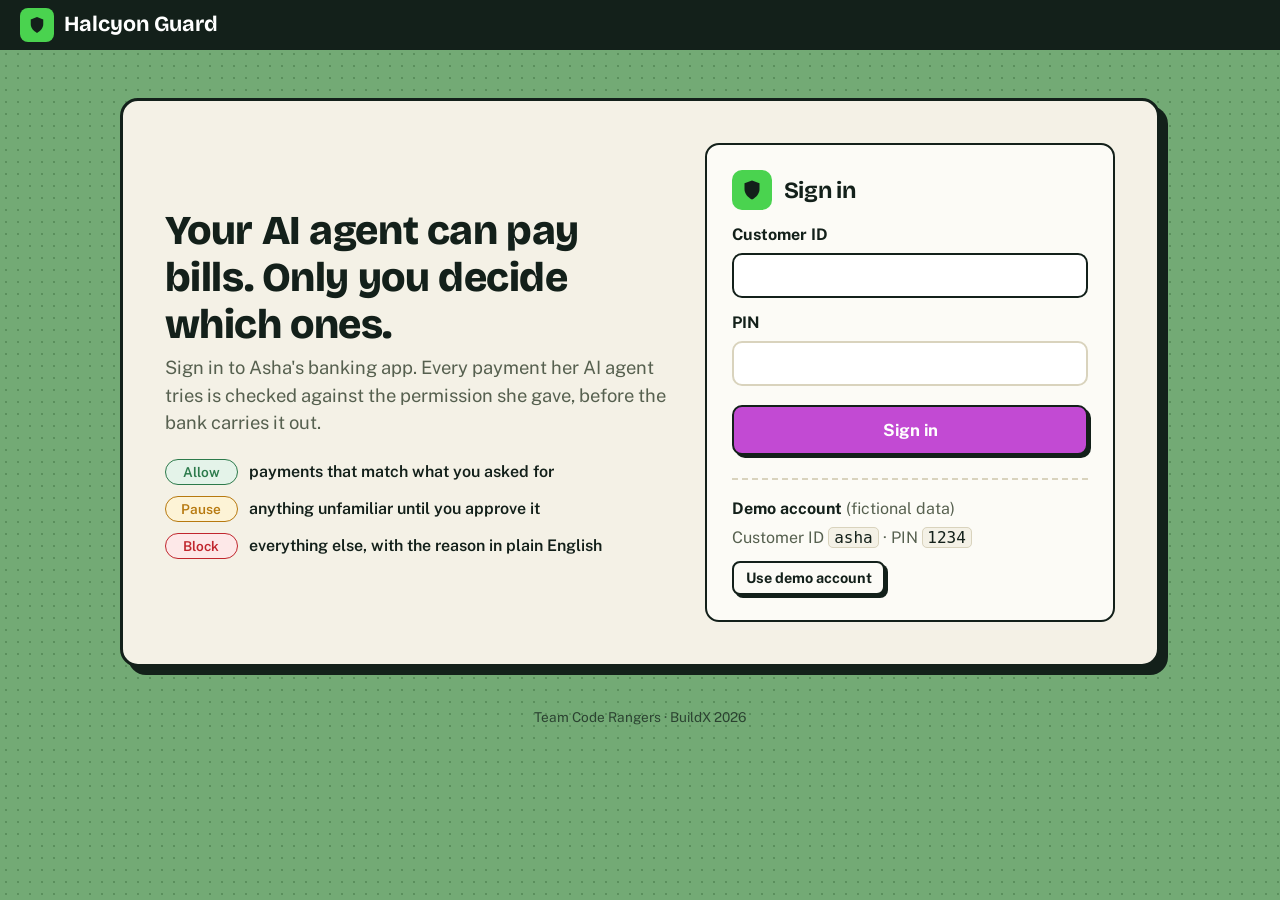
==== commit 0e52bcdb: "docs: team name is now Code Rangers Co-Authored-By: Claude Opus 5.5 <noreply@anthropic.com>" ====
--- a/static/login.html
+++ b/static/login.html
@@ -58,7 +58,7 @@
     </section>
   </main>
 
-  <p class="foot login-foot">Team Halcyon Overflow · BuildX 2026</p>
+  <p class="foot login-foot">Team Code Rangers · BuildX 2026</p>
 
   <script src="login.js?v=2"></script>
 </body>
